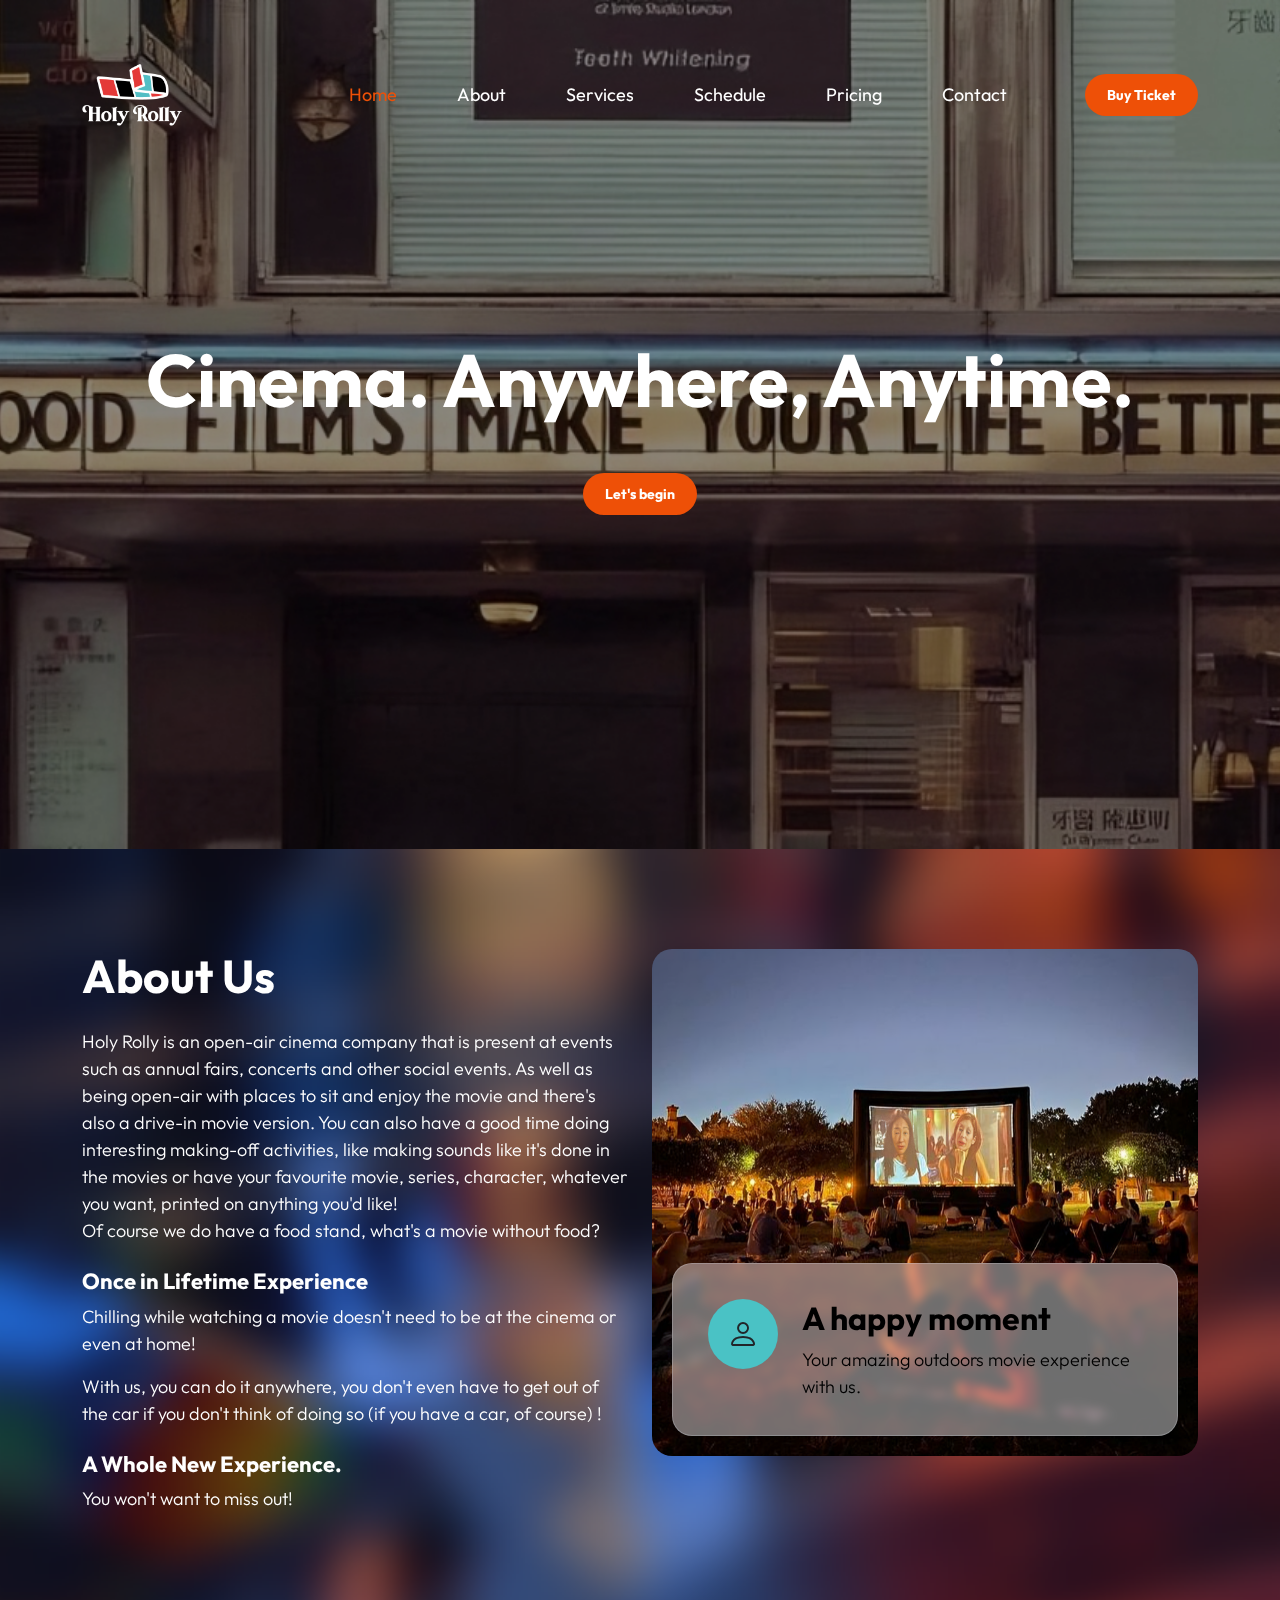
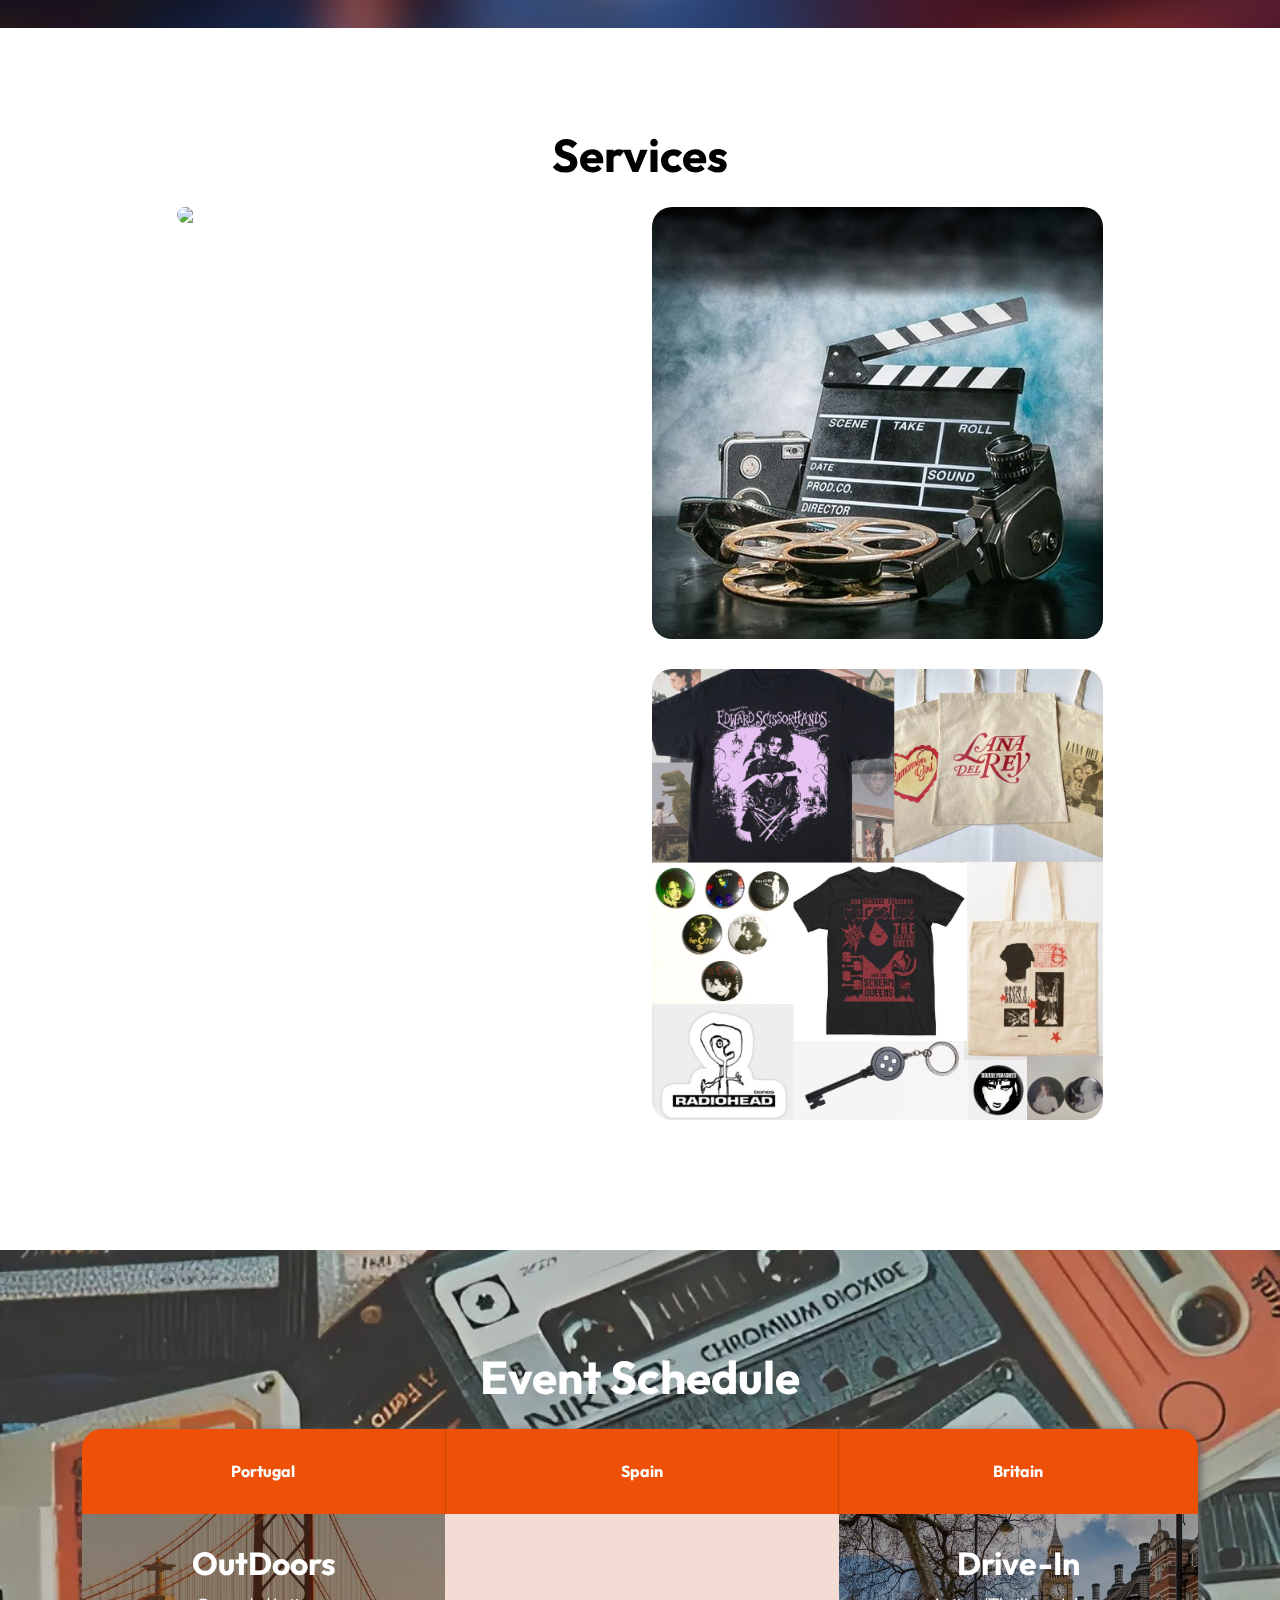
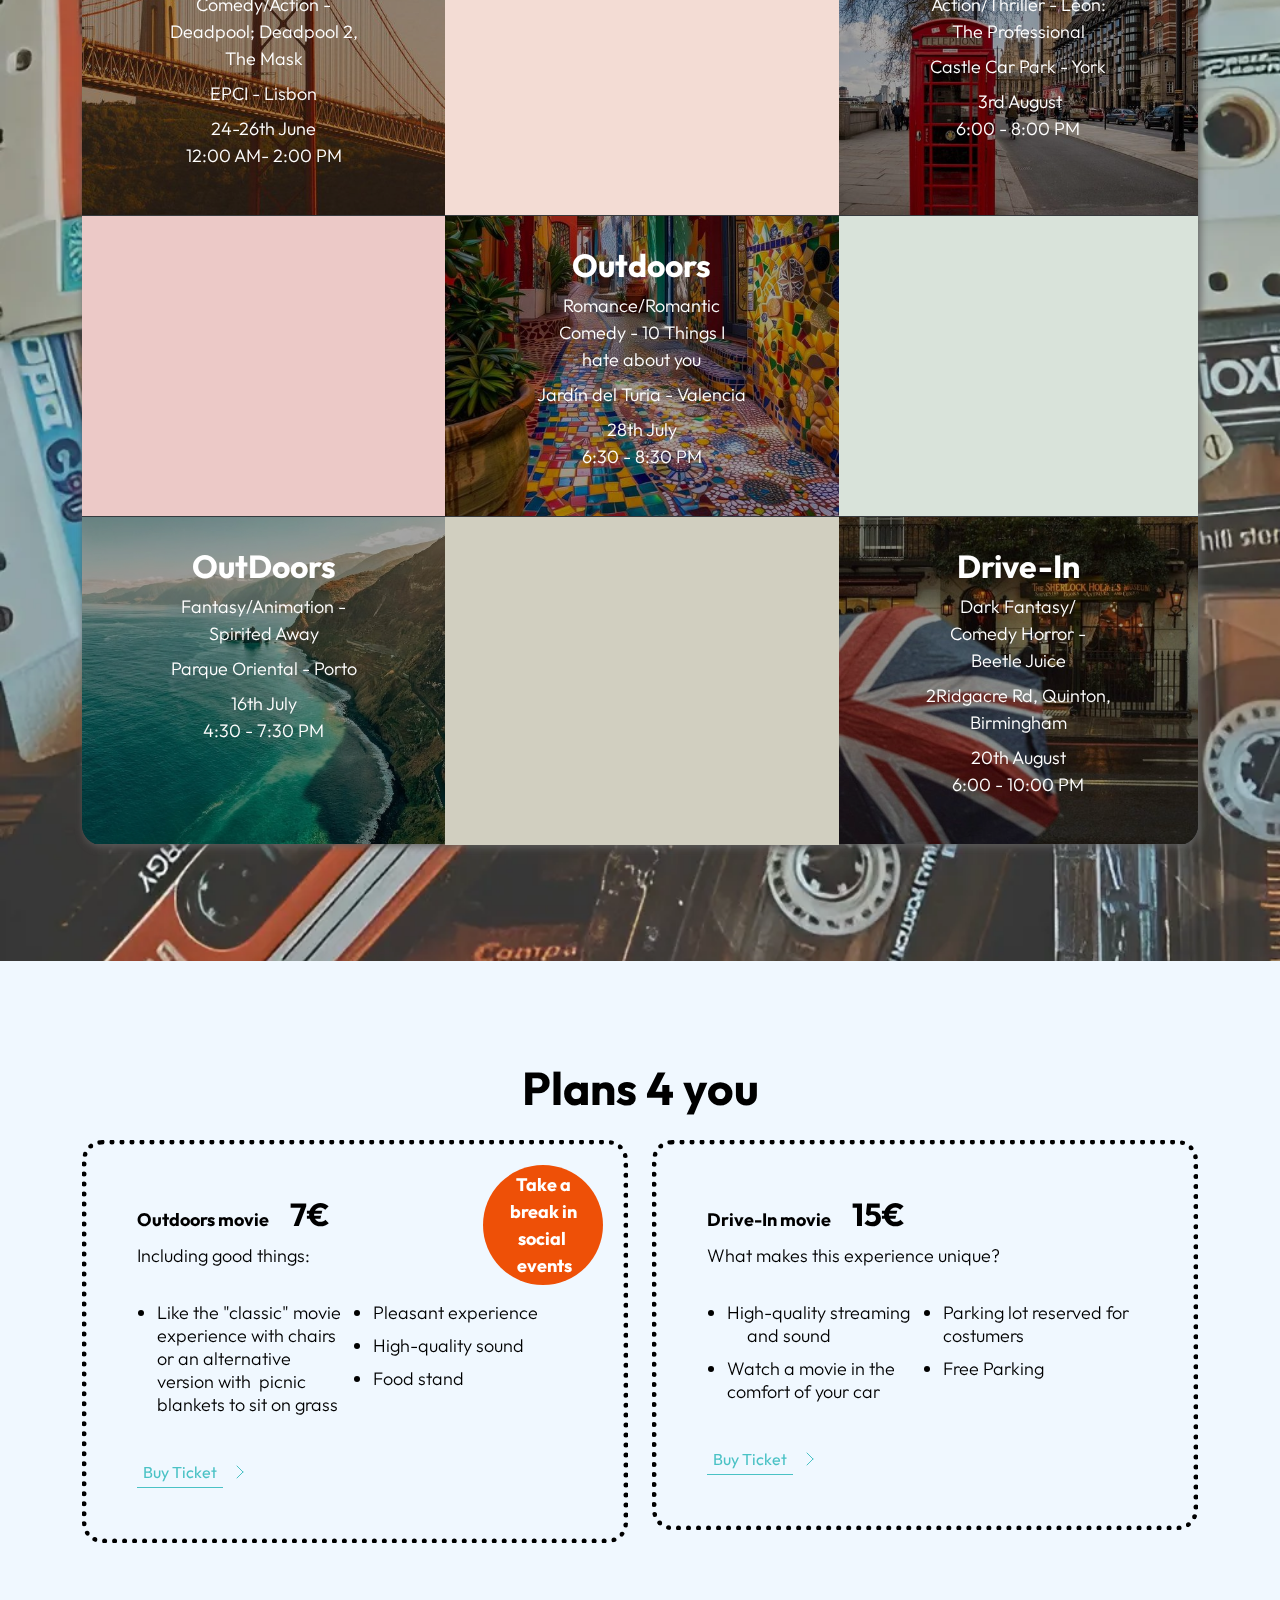
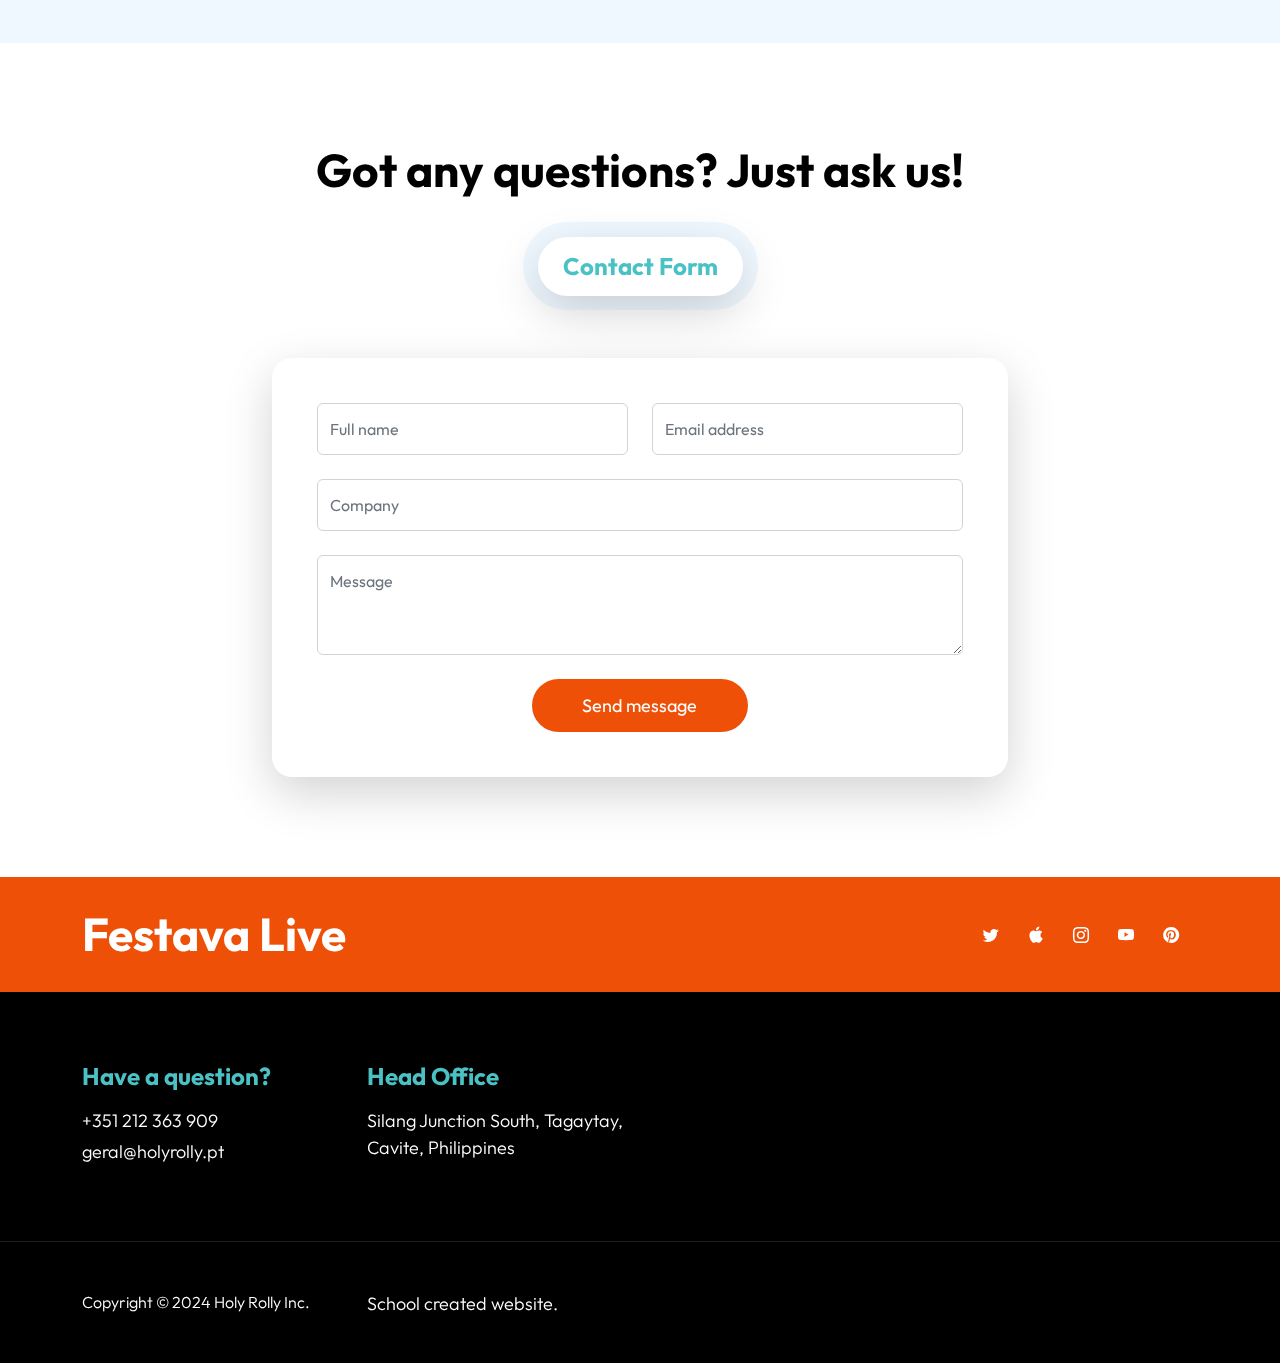
==== index.html @ 25e951fb "Add files via upload" ====
<!doctype html>
<html lang="en">

<head>
    <meta charset="utf-8">
    <meta name="viewport" content="width=device-width, initial-scale=1">

    <meta name="description" content="">
    <meta name="author" content="">

    <title>Holy Rolly - Main page</title>

    <!-- CSS FILES -->
    <link rel="preconnect" href="https://fonts.googleapis.com">

    <link rel="preconnect" href="https://fonts.gstatic.com" crossorigin>

    <link href="https://fonts.googleapis.com/css2?family=Outfit:wght@100;200;400;700&display=swap" rel="stylesheet">

    <link href="css/bootstrap.min.css" rel="stylesheet">

    <link href="css/bootstrap-icons.css" rel="stylesheet">

    <link href="css/templatemo-festava-live.css" rel="stylesheet">

</head>

<body>

    <main>



        <nav class="navbar navbar-expand-lg">
            <div class="container">
                <a class="navbar-brand" href="index.html">
                    <img src="images/holy-rolly-versao-negativa-v2.png" alt="Logo da marca Holy Rolly em negativo" width="100px">
                </a>

                <a href="ticket.html" class="btn custom-btn d-lg-none ms-auto me-4">Buy Ticket</a>

                <button class="navbar-toggler" type="button" data-bs-toggle="collapse" data-bs-target="#navbarNav"
                    aria-controls="navbarNav" aria-expanded="false" aria-label="Toggle navigation">
                    <span class="navbar-toggler-icon"></span>
                </button>

                <div class="collapse navbar-collapse" id="navbarNav">
                    <ul class="navbar-nav align-items-lg-center ms-auto me-lg-5">
                        <li class="nav-item">
                            <a class="nav-link click-scroll" href="#section_1">Home</a>
                        </li>

                        <li class="nav-item">
                            <a class="nav-link click-scroll" href="#section_2">About</a>
                        </li>

                        <li class="nav-item">
                            <a class="nav-link click-scroll" href="#section_3">Services</a>
                        </li>

                        <li class="nav-item">
                            <a class="nav-link click-scroll" href="#section_4">Schedule</a>
                        </li>

                        <li class="nav-item">
                            <a class="nav-link click-scroll" href="#section_5">Pricing</a>
                        </li>

                        <li class="nav-item">
                            <a class="nav-link click-scroll" href="#section_6">Contact</a>
                        </li>
                    </ul>

                    <a href="ticket.html" class="btn custom-btn d-lg-block d-none">Buy Ticket</a>
                </div>
            </div>
        </nav>


        <section class="hero-section" id="section_1">
            <div class="section-overlay"></div>

            <div class="container d-flex justify-content-center align-items-center">
                <div class="row">

                    <div class="col-12 mt-auto mb-5 text-center">
                        

                        <h1 class="text-white mb-5">Cinema. Anywhere, Anytime.</h1>

                        <a class="btn custom-btn smoothscroll btn-lg" href="#section_2">Let's begin</a>
                    </div>

                    <div class="col-lg-12 col-12 mt-auto d-flex flex-column flex-lg-row text-center">
                        
                    </div>
                </div>
            </div>

            <div class="video-wrap">
              <img src="images/good-films-make-your-life-better.png" class="custom-video">  
            </div>
                
        </section>


        <section class="about-section section-padding" id="section_2">
            <div class="container">
                <div class="row">

                    <div class="col-lg-6 col-12 mb-4 mb-lg-0 d-flex align-items-center">
                        <div class="services-info">
                            <h2 class="text-white mb-4">About Us</h2>

                            <p class="text-white">Holy Rolly is an open-air cinema company that is present at events such as annual fairs, concerts and other social events. As well as being open-air with places to sit and enjoy the movie and there's also a drive-in movie version. You can also have a good time doing interesting making-off activities, like making sounds like it's done in the movies or have your favourite movie, series, character, whatever you want, printed on anything you'd like! 
							<br> Of course we do have a food stand, what's a movie without food?&nbsp;&nbsp;</p>

                          <h6 class="text-white mt-4">Once in Lifetime Experience</h6>

                          <p class="text-white">Chilling while watching a movie doesn't need to be at the cinema or even at home!&nbsp;</p>
                            <p class="text-white">With us, you can do it anywhere, you don't even have to get out of the car if you don't think of doing so (if you have a car, of course) ! &nbsp;</p>

							<h6 class="text-white mt-4">A Whole New Experience.</h6>

                            <p class="text-white">You won't want to miss out!</p>
                        </div>
                    </div>

                    <div class="col-lg-6 col-12">
                        <div class="about-text-wrap">
                            <img src="images/outdoors-movie-session-cropped-upgrd.png" class="about-image img-fluid">

                            <div class="about-text-info d-flex">
                                <div class="d-flex">
                                    <i class="about-text-icon bi-person"></i>
                                </div>


                                <div class="ms-4">
                                    <h3>A happy moment</h3>

                                    <p class="mb-0">Your amazing outdoors movie experience with us.</p>
                                </div>
                            </div>
                        </div>
                    </div>

                </div>
            </div>
        </section>


        <section class="artists-section section-padding" id="section_3">
            <div class="container">
                <div class="row justify-content-center">

                    <div class="col-12 text-center">
                        <h2 class="mb-4">Services</h2>
                    </div>

                    <div class="col-lg-5 col-12">
                        <div class="artists-thumb">
                            <div class="artists-image-wrap">
                                <img src="images/fast-food-cinema-upgrd.png"
                                    class="artists-image img-fluid">
                            </div>

                            <div class="artists-hover">
                                <p>
                                    <strong>Holy Foody</strong>
                                   <br>
                                    Food service: traditional food, 
									snacks (popcorn, natchos, 
									chocolates, among others) and 
									various drinks.</p>

                          </div>
                        </div>
                    </div>

                    <div class="col-lg-5 col-12">
                        <div class="artists-thumb">
                            <div class="artists-image-wrap">
                                <img src="images/cool-cinema-making-off-picture-with-smoke-black.png"
                                    class="artists-image img-fluid">
                            </div>

                            <div class="artists-hover">
                                <p>
                                    <strong>Holy How</strong>
                                   <br>
									Making-Off Service: see the films
									behind the scenes, how everything 
									is made and planned: from visuals 
									to sounds and scenes; activities 
									about Making-Off.</p>

                            </div>
                        </div>

                        <div class="artists-thumb">
                            <img src="images/colagem-merch-upgrd.png"
                                class="artists-image img-fluid">

                            <div class="artists-hover">
                              <p> <strong>Holy Merch</strong> <br>
                                  Merchandising service: print your 
								  favorite movies / series on various 
								  objects: from T-shirts, to pins, 
								  cups, pens, and more!<br>
								  Install the app so that you can 
								  do it online!<br>
                                  <a href="www.google.com">App's Link </a></p>
                            </div>
                        </div>
                    </div>

                </div>
            </div>
        </section>


        <section class="schedule-section section-padding" id="section_4">
            <div class="container">
                <div class="row">

                    <div class="col-12 text-center">
                        <h2 class="text-white mb-4">Event Schedule</h1>

                            <div class="table-responsive">
                                <table class="schedule-table table table-dark">
                                    <thead>
                                        <tr>

                                            <th scope="col">Portugal</th>

                                            <th scope="col">Spain</th>

                                            <th scope="col">Britain</th>

                                        </tr>
                                    </thead>

                                    <tbody>
                                        <tr>
                                            
                                            <td class="table-background-image-wrap portugal-background-image">
                                                <h3>OutDoors</h3>

                                                <p class="mb-2">Comedy/Action - <br>
                                                 Deadpool; Deadpool 2, <br> The Mask </p>
												<p class="mb-2"> EPCI - Lisbon</p>

                                                <p>24-26th June <br>
                                                12:00 AM- 2:00 PM</p>

                                                <div class="section-overlay"></div>
                                          </td>

                                            <td style="background-color: #F3DCD4"></td>

                                            <td class="table-background-image-wrap britain-background-image">
                                                <h3>Drive-In</h3>

											  <p class="mb-2"> Action/Thriller - Léon: <br> The Professional </p>
												<p class="mb-2"> Castle Car Park - York</p>

                                                <p>&nbsp;3rd August <br> 6:00 - 8:00 PM</p>

                                                <div class="section-overlay"></div>
                                            </td>
                                        </tr>

                                        <tr>

                                            <td style="background-color: #ECC9C7"></td>

                                            <td class="table-background-image-wrap spain-background-image">
                                                <h3>Outdoors</h3>

                                                <p class="mb-2">Romance/Romantic <br>
                                              Comedy - 10 Things I <br>
                                               hate about you </p>
											  <p class="mb-2"> Jardín del Turia - Valencia</p>

                                                <p>28th July <br>
                                                 6:30 - 8:30 PM</p>
												
												<div class="section-overlay"></div>
                                            </td>

                                            <td style="background-color: #D9E3DA"></td>
                                        </tr>

                                        <tr>

                                            <td class="table-background-image-wrap portugal2-background-image">
                                                <h3>OutDoors</h3>

                                                <p class="mb-2">Fantasy/Animation - <br> Spirited Away</p>
												<p class="mb-2"> Parque Oriental - Porto</p>

                                                <p>16th July <br> 4:30 - 7:30 PM</p>

                                                <div class="section-overlay"></div>
                                            </td>

                                            <td style="background-color: #D1CFC0"></td>

                                            <td class="table-background-image-wrap britain2-background-image">
                                                <h3>Drive-In</h3>

                                                <p class="mb-2">Dark Fantasy/<br>Comedy Horror - <br>Beetle Juice</p>
												<p class="mb-2"> 2Ridgacre Rd, Quinton, <br> Birmingham</p>
                                              <p>20th August <br> 
                                              6:00 - 10:00 PM</p>
												
												<div class="section-overlay"></div>
                                            </td>
                                        </tr>
                                    </tbody>
                                </table>
                            </div>
                    </div>
                </div>
            </div>
        </section>


        <section class="pricing-section section-padding section-bg" id="section_5">
            <div class="container">
                <div class="row">

                    <div class="col-lg-8 col-12 mx-auto">
                        <h2 class="text-center mb-4">Plans 4 you</h2>
                    </div>

                    <div class="col-lg-6 col-12">
                        <div class="pricing-thumb">
                          <div class="d-flex">
                            <div>
                                    <h3><small>Outdoors movie</small> 7€</h3>

                                    <p>Including good things:</p>
                              </div>
								
                                <p class="pricing-tag ms-auto">&nbsp;&nbsp;&nbsp;Take a &nbsp;&nbsp; break in &nbsp;&nbsp;social &nbsp;&nbsp; &nbsp;events</p>
                            </div>

                            <ul class="pricing-list mt-3">
                                <li class="pricing-list-item">Like the "classic" movie experience with chairs or an alternative version with&nbsp; picnic blankets to sit on grass&nbsp;</li>

                                <li class="pricing-list-item">Pleasant experience</li>

                                <li class="pricing-list-item">High-quality sound</li>

                                <li class="pricing-list-item">Food stand</li>
                            </ul>

                            <a class="link-fx-1 color-contrast-higher mt-4" href="ticket.html">
                                <span>Buy Ticket</span>
                                <svg class="icon" viewBox="0 0 32 32" aria-hidden="true">
                                    <g fill="none" stroke="currentColor" stroke-linecap="round" stroke-linejoin="round">
                                        <circle cx="16" cy="16" r="15.5"></circle>
                                        <line x1="10" y1="18" x2="16" y2="12"></line>
                                        <line x1="16" y1="12" x2="22" y2="18"></line>
                                    </g>
                            </svg>
                          </a>
                        </div>
                    </div>

                    <div class="col-lg-6 col-12 mt-4 mt-lg-0">
                        <div class="pricing-thumb">
                          <div class="d-flex">
                                <div>
                                    <h3><small>Drive-In movie</small> 15€</h3>

                                    <p>What makes this experience unique?</p>
                              </div>
                            </div>

                            <ul class="pricing-list mt-3">
                                <li class="pricing-list-item">High-quality streaming &nbsp;&nbsp; &nbsp; and sound</li>

                                

                                <li class="pricing-list-item">Watch a movie in the &nbsp; &nbsp; comfort of your car</li>

                                <li class="pricing-list-item">Parking lot reserved for costumers</li>

                                <li class="pricing-list-item">Free Parking&nbsp;</li>
                            </ul>

                            <a class="link-fx-1 color-contrast-higher mt-4" href="ticket.html">
                                <span>Buy Ticket</span>
                                <svg class="icon" viewBox="0 0 32 32" aria-hidden="true">
                                    <g fill="none" stroke="currentColor" stroke-linecap="round" stroke-linejoin="round">
                                        <circle cx="16" cy="16" r="15.5"></circle>
                                        <line x1="10" y1="18" x2="16" y2="12"></line>
                                        <line x1="16" y1="12" x2="22" y2="18"></line>
                                    </g>
                            </svg>
                          </a>
                        </div>
                    </div>

                </div>
            </div>
        </section>


        <section class="contact-section section-padding" id="section_6">
            <div class="container">
                <div class="row">

                    <div class="col-lg-8 col-12 mx-auto">
                        <h2 class="text-center mb-4">Got any questions? Just ask us!</h2>

                        <nav class="d-flex justify-content-center">
                            <div class="nav nav-tabs align-items-baseline justify-content-center" id="nav-tab"
                                role="tablist">
                                <button class="nav-link active" id="nav-ContactForm-tab" data-bs-toggle="tab"
                                    data-bs-target="#nav-ContactForm" type="button" role="tab"
                                    aria-controls="nav-ContactForm" aria-selected="false">
                                    <h5>Contact Form</h5>
                                </button>

                            </div>
                        </nav>

                        <div class="tab-content shadow-lg mt-5" id="nav-tabContent">
                            <div class="tab-pane fade show active" id="nav-ContactForm" role="tabpanel"
                                aria-labelledby="nav-ContactForm-tab">
                                <form class="custom-form contact-form mb-5 mb-lg-0" action="#" method="post"
                                    role="form">
                                    <div class="contact-form-body">
                                        <div class="row">
                                            <div class="col-lg-6 col-md-6 col-12">
                                                <input type="text" name="contact-name" id="contact-name"
                                                    class="form-control" placeholder="Full name" required>
                                            </div>

                                            <div class="col-lg-6 col-md-6 col-12">
                                                <input type="email" name="contact-email" id="contact-email"
                                                    pattern="[^ @]*@[^ @]*" class="form-control"
                                                    placeholder="Email address" required>
                                            </div>
                                        </div>

                                        <input type="text" name="contact-company" id="contact-company"
                                            class="form-control" placeholder="Company" required>

                                        <textarea name="contact-message" rows="3" class="form-control"
                                            id="contact-message" placeholder="Message"></textarea>

                                        <div class="col-lg-4 col-md-10 col-8 mx-auto">
                                            <button type="submit" class="form-control">Send message</button>
                                        </div>
                                    </div>
                                </form>
                            </div>

                            <div class="tab-pane fade" id="nav-ContactMap" role="tabpanel"
                                aria-labelledby="nav-ContactMap-tab">
                                <iframe class="google-map"
                                    src="https://www.google.com/maps/embed?pb=!1m18!1m12!1m3!1d29974.469402870927!2d120.94861466021855!3d14.106066818082482!2m3!1f0!2f0!3f0!3m2!1i1024!2i768!4f13.1!3m3!1m2!1s0x33bd777b1ab54c8f%3A0x6ecc514451ce2be8!2sTagaytay%2C%20Cavite%2C%20Philippines!5e1!3m2!1sen!2smy!4v1670344209509!5m2!1sen!2smy"
                                    width="100%" height="450" style="border:0;" allowfullscreen="" loading="lazy"
                                    referrerpolicy="no-referrer-when-downgrade"></iframe>
                                <!-- You can easily copy the embed code from Google Maps -> Share -> Embed a map // -->
                            </div>
                        </div>
                    </div>

                </div>
            </div>
        </section>
    </main>


    <footer class="site-footer">
        <div class="site-footer-top">
            <div class="container">
                <div class="row">

                    <div class="col-lg-6 col-12">
                        <h2 class="text-white mb-lg-0">Festava Live</h2>
                    </div>

                    <div class="col-lg-6 col-12 d-flex justify-content-lg-end align-items-center">
                        <ul class="social-icon d-flex justify-content-lg-end">
                            <li class="social-icon-item">
                                <a href="#" class="social-icon-link">
                                    <span class="bi-twitter"></span>
                                </a>
                            </li>

                            <li class="social-icon-item">
                                <a href="#" class="social-icon-link">
                                    <span class="bi-apple"></span>
                                </a>
                            </li>

                            <li class="social-icon-item">
                                <a href="#" class="social-icon-link">
                                    <span class="bi-instagram"></span>
                                </a>
                            </li>

                            <li class="social-icon-item">
                                <a href="#" class="social-icon-link">
                                    <span class="bi-youtube"></span>
                                </a>
                            </li>

                            <li class="social-icon-item">
                                <a href="#" class="social-icon-link">
                                    <span class="bi-pinterest"></span>
                                </a>
                            </li>
                        </ul>
                    </div>
                </div>
            </div>
        </div>

        <div class="container">
            <div class="row">

                <div class="col-lg-3 col-md-6 col-12 mb-4 mb-lg-0">
                    <h5 class="site-footer-title mb-3">Have a question?</h5>

                    <p class="text-white d-flex mb-1">
                        <a href="tel: 090-080-0760" class="site-footer-link">
                            +351 212 363 909
                        </a>
                    </p>

                    <p class="text-white d-flex">
                        <a href="mailto:hello@company.com" class="site-footer-link">
                            geral@holyrolly.pt
                        </a>
                    </p>
                </div>

                <div class="col-lg-3 col-md-6 col-11 mb-4 mb-lg-0 mb-md-0">
                    <h5 class="site-footer-title mb-3">Head Office</h5>

                    <p class="text-white d-flex mt-3 mb-2">
                        Silang Junction South, Tagaytay, Cavite, Philippines</p>

                </div>
            </div>
        </div>

        <div class="site-footer-bottom">
            <div class="container">
                <div class="row">

                    <div class="col-lg-3 col-12 mt-5">
                        <p class="copyright-text">Copyright © 2024 Holy Rolly Inc.</p>
                    </div>

                    <div class="col-lg-8 col-12 mt-lg-5">
                        <ul class="site-footer-links">
                            <li class="site-footer-link-item">
                                <a href="#" class="site-footer-link">School created website.</a>
                            </li>

                      </ul>
                    </div>
                </div>
            </div>
        </div>
    </footer>

    <!--

T e m p l a t e M o

-->

    <!-- JAVASCRIPT FILES -->
    <script src="js/jquery.min.js"></script>
    <script src="js/bootstrap.min.js"></script>
    <script src="js/jquery.sticky.js"></script>
    <script src="js/click-scroll.js"></script>
    <script src="js/custom.js"></script>

</body>

</html>
---- css/templatemo-festava-live.css ----
/*

TemplateMo 583 Festava Live

https://templatemo.com/tm-583-festava-live

*/


/*---------------------------------------
  CUSTOM PROPERTIES ( VARIABLES )             
-----------------------------------------*/
:root {
  --white-color:                  #ffffff;
  --primary-color:                #4AC2C5;
  --secondary-color:              #EE5007;
  --section-bg-color:             #f0f8ff;
  --custom-btn-bg-color:          #EE5007;
  --custom-btn-bg-hover-color:    #c01f27;
  --dark-color:                   #000000;
  --p-color:                      #000000;
  --border-color:                 #7fffd4;
  --link-hover-color:             #B22727;

  --body-font-family:             'Outfit', sans-serif;

  --h1-font-size:                 74px;
  --h2-font-size:                 46px;
  --h3-font-size:                 32px;
  --h4-font-size:                 28px;
  --h5-font-size:                 24px;
  --h6-font-size:                 22px;
  --p-font-size:                  18px;
  --btn-font-size:                14px;
  --copyright-font-size:          16px;

  --border-radius-large:          100px;
  --border-radius-medium:         20px;
  --border-radius-small:          10px;

  --font-weight-light:            300;
  --font-weight-normal:           400;
  --font-weight-bold:             700;
}

body {
  background-color: var(--white-color);
  font-family: var(--body-font-family); 
}


/*---------------------------------------
  TYPOGRAPHY               
-----------------------------------------*/

h2,
h3,
h4,
h5,
h6 {
  color: var(--dark-color);
}

h1,
h2,
h3,
h4,
h5,
h6 {
  font-weight: var(--font-weight-bold);
}

h1 {
  font-size: var(--h1-font-size);
}

h2 {
  font-size: var(--h2-font-size);
}

h3 {
  font-size: var(--h3-font-size);
}

h4 {
  font-size: var(--h4-font-size);
}

h5 {
  font-size: var(--h5-font-size);
}

h6 {
  font-size: var(--h6-font-size);
}

p {
  color: var(--p-color);
  font-size: var(--p-font-size);
  font-weight: var(--font-weight-light);
}

ul li {
  color: var(--p-color);
  font-size: var(--p-font-size);
  font-weight: var(--font-weight-light);
}

a, 
button {
  touch-action: manipulation;
  transition: all 0.3s;
}

a {
  display: inline-block;
  color: var(--primary-color);
  text-decoration: none;
}

a:hover {
  color: var(--link-hover-color);
}

b,
strong {
  font-weight: var(--font-weight-bold);
}

.link-fx-1 {
  color: var(--white-color);
  position: relative;
  display: inline-flex;
  align-items: center;
  height: 32px;
  padding: 0 6px;
  text-decoration: none;
  -webkit-font-smoothing: antialiased;
  -moz-osx-font-smoothing: grayscale;
}

.link-fx-1:hover {
  color: var(--link-hover-color);
}

.link-fx-1:hover::before {
  transform: translateX(17px) scaleX(0);
  transition: transform .2s;
}

.link-fx-1:hover .icon circle {
  stroke-dashoffset: 200;
  transition: stroke-dashoffset .2s .1s;
}

.link-fx-1:hover .icon line {
  transform: rotate(-180deg);
}

.link-fx-1:hover .icon line:last-child {
  transform: rotate(180deg);
}

.link-fx-1::before {
  content: "";
  position: absolute;
  bottom: 0;
  left: 0;
  width: 100%;
  height: 1px;
  background-color: currentColor;
  transform-origin: right center;
  transition: transform .2s .1s;
}

.link-fx-1 .icon {
  position: absolute;
  right: 0;
  bottom: 0;
  transform: translateX(100%) rotate(90deg);
  font-size: 32px;
}

.icon {
  --size: 1em;
  height: var(--size);
  width: var(--size);
  display: inline-block;
  color: inherit;
  fill: currentColor;
  line-height: 1;
  flex-shrink: 0;
  max-width: initial;
}

.link-fx-1 .icon circle {
  stroke-dasharray: 100;
  stroke-dashoffset: 100;
  transition: stroke-dashoffset .2s;
}

.link-fx-1 .icon line {
  transition: transform .4s;
  transform-origin: 13px 15px;
}

.link-fx-1 .icon line:last-child {
  transform-origin: 19px 15px;
}


/*---------------------------------------
  SECTION               
-----------------------------------------*/
.section-padding {
  padding-top: 100px;
  padding-bottom: 100px;
}

.section-bg {
  background-color: var(--section-bg-color);
}

.section-overlay {
  background-color: var(--dark-color);
  position: absolute;
  top: 0;
  left: 0;
  pointer-events: none;
  width: 100%;
  height: 100%;
  opacity: 0.35;
}

.section-overlay + .container {
  position: relative;
}

.tab-content {
  background-color: var(--white-color);
  border-radius: var(--border-radius-medium);
  padding: 45px;
}

.nav-tabs {
  background-color: var(--section-bg-color);
  border-radius: var(--border-radius-large);
  border-bottom: 0;
  padding: 15px;
}

.nav-tabs .nav-link {
  border-radius: var(--border-radius-large);
  border: 0;
  padding: 15px 25px;
  transition: all 0.3s;
  
}

.nav-tabs .nav-link:first-child {
  margin-right: 0px;
}

.nav-tabs .nav-item.show .nav-link, 
.nav-tabs .nav-link.active,
.nav-tabs .nav-link:focus, 
.nav-tabs .nav-link:hover {
  background: var(--white-color);
  box-shadow: 0 1rem 3rem rgba(0,0,0,.175);
  color: var(--primary-color);
}

.nav-tabs h5 {
  color: var(--p-color); 
  margin-bottom: 0;
}

.nav-tabs .nav-link.active h5,
.nav-tabs .nav-link:focus h5, 
.nav-tabs .nav-link:hover h5 {
  color: var(--primary-color);
}


/*---------------------------------------
  CUSTOM ICON COLOR               
-----------------------------------------*/
.custom-icon {
  color: var(--secondary-color);
}


/*---------------------------------------
  CUSTOM BUTTON               
-----------------------------------------*/
.custom-btn {
  background: var(--custom-btn-bg-color);
  border: 2px solid transparent;
  border-radius: var(--border-radius-large);
  color: var(--white-color);
  font-size: var(--btn-font-size);
  font-weight: var(--font-weight-bold);
  line-height: normal;
  transition: all 0.3s;
  padding: 10px 20px;
}

.custom-btn:hover {
  background: var(--custom-btn-bg-hover-color);
  color: var(--white-color);
}

.custom-border-btn {
  background: transparent;
  border: 2px solid var(--custom-btn-bg-color);
  color: var(--custom-btn-bg-color);
}

.navbar-expand-lg .navbar-nav .nav-link.custom-btn:hover,
.custom-border-btn:hover {
  background: var(--custom-btn-bg-hover-color);
  border-color: transparent;
  color: var(--white-color);
}

.custom-btn-bg-white {
  border-color: var(--white-color);
  color: var(--white-color);
}


/*---------------------------------------
  VIDEO              
-----------------------------------------*/
.video-wrap {
  z-index: -100;
}

.custom-video {
  position: absolute;
  top: 0;
  left: 0;
  object-fit: cover;
  width: 100%;
  height: 100%;
}


/*---------------------------------------
  SITE HEADER              
-----------------------------------------*/
.site-header {
  background-color: var(--primary-color);
  padding-top: 12px;
  padding-bottom: 12px;
}


/*---------------------------------------
  NAVIGATION              
-----------------------------------------*/
.sticky-wrapper {
  position: absolute;
  top: 0;
  right: 0;
  left: 0;
  margin-top: 51px;
}

.sticky-wrapper.is-sticky .navbar {
  background-color: var(--dark-color);
}

.navbar {
  background: transparent;
  z-index: 9;
}

.navbar-brand,
.navbar-brand:hover {
  color: var(--white-color);
  font-size: var(--h5-font-size);
  font-weight: var(--font-weight-bold);
}

.navbar-expand-lg .navbar-nav .nav-link {
  border-radius: var(--border-radius-large);
  margin: 10px;
  padding: 10px 20px;
}

.navbar-nav .nav-link {
  display: inline-block;
  color: var(--white-color);
  font-size: var(--p-font-size);
  font-weight: var(--font-weight-normal);
  position: relative;
  padding-top: 15px;
  padding-bottom: 15px;
}

.navbar-nav .nav-link.active, 
.navbar-nav .nav-link:hover {
  color: var(--secondary-color);
}

.navbar-toggler {
  border: 0;
  padding: 0;
  cursor: pointer;
  margin: 0;
  width: 30px;
  height: 35px;
  outline: none;
}

.navbar-toggler:focus {
  outline: none;
  box-shadow: none;
}

.navbar-toggler[aria-expanded="true"] .navbar-toggler-icon {
  background: transparent;
}

.navbar-toggler[aria-expanded="true"] .navbar-toggler-icon:before,
.navbar-toggler[aria-expanded="true"] .navbar-toggler-icon:after {
  transition: top 300ms 50ms ease, -webkit-transform 300ms 350ms ease;
  transition: top 300ms 50ms ease, transform 300ms 350ms ease;
  transition: top 300ms 50ms ease, transform 300ms 350ms ease, -webkit-transform 300ms 350ms ease;
  top: 0;
}

.navbar-toggler[aria-expanded="true"] .navbar-toggler-icon:before {
  transform: rotate(45deg);
}

.navbar-toggler[aria-expanded="true"] .navbar-toggler-icon:after {
  transform: rotate(-45deg);
}

.navbar-toggler .navbar-toggler-icon {
  background: var(--white-color);
  transition: background 10ms 300ms ease;
  display: block;
  width: 30px;
  height: 2px;
  position: relative;
}

.navbar-toggler .navbar-toggler-icon:before,
.navbar-toggler .navbar-toggler-icon:after {
  transition: top 300ms 350ms ease, -webkit-transform 300ms 50ms ease;
  transition: top 300ms 350ms ease, transform 300ms 50ms ease;
  transition: top 300ms 350ms ease, transform 300ms 50ms ease, -webkit-transform 300ms 50ms ease;
  position: absolute;
  right: 0;
  left: 0;
  background: var(--white-color);
  width: 30px;
  height: 2px;
  content: '';
}

.navbar-toggler .navbar-toggler-icon::before {
  top: -8px;
}

.navbar-toggler .navbar-toggler-icon::after {
  top: 8px;
}


/*---------------------------------------
  HERO        
-----------------------------------------*/
.hero-section {
  position: relative;
  overflow: hidden;
  padding-top: 100px;
  height: calc(100vh - 51px);
}

.hero-section small {
  color: var(--white-color);
  text-transform: uppercase;
}

.hero-section .section-overlay {
  z-index: 2;
  opacity: 0.45;
}

.hero-section .container {
  position: relative;
  z-index: 2;
  height: 100%;
  padding-bottom: 50px;
}

.hero-section .container .row {
  height: 100%;
}


/*---------------------------------------
  ABOUT              
-----------------------------------------*/
.about-section {
  background-image: url('../images/aesthetic zebra crossing car with rain and pretty colored lights.png');
  background-color: #704010;
  background-repeat: no-repeat;
  background-size: cover;
  position: relative;
}

.about-image {
  border-radius: var(--border-radius-medium);
  display: block;
}

.about-text-wrap {
  position: relative;
}

.about-text-icon {
  background: var(--primary-color);
  border-radius: 100%;
  font-size: var(--h3-font-size);
  width: 70px;
  height: 70px;
  line-height: 70px;
  text-align: center;
}

.about-text-info {
  backdrop-filter: blur(5px) saturate(180%);
  webkit-backdrop-filter: blur(5px) saturate(180%);
  background-color: rgba(220, 220, 220, 0.50);
  border-radius: var(--border-radius-medium);
  border: 1px solid rgba(209, 213, 219, 0.3);
  position: absolute;
  bottom: 0;
  right: 0;
  left: 0;
  margin: 20px;
  padding: 35px;
}


/*---------------------------------------
  TICKET               
-----------------------------------------*/
.ticket-section {
  background-image: url('../images/aesthetic colorful cassettes blurred.png');
  background-repeat: no-repeat;
  background-size: cover;
  position: relative;
  padding-top: 130px;
}

.ticket-form {
  background: var(--white-color);
  border-radius: var(--border-radius-medium);
  padding: 50px;
}

.ticket-form .form-check {
  position: relative;
  min-height: 52px;
  padding-left: 35px;
}

.ticket-form .form-check .form-check-label {
  display: block;
  position: absolute;
  top: 50%;
  left: 50%;
  transform: translate(-50%, -50%);
  margin-top: 12px;
  margin-left: 35px;
  width: 100%;
  height: 100%;
}


/*---------------------------------------
  ARTISTS              
-----------------------------------------*/
.artists-thumb {
  position: relative;
  overflow: hidden;
  margin-bottom: 30px;
}

.artists-image {
  border-radius: var(--border-radius-medium);
  display: block;
  width: 100%;
}

.artists-thumb:hover .artists-hover {
  transform: translateY(0);
  opacity: 1;
}

.artists-hover {
  background-color: var(--primary-color);
  background-color: rgba(74, 194, 197, 0.75);
  border-radius: var(--border-radius-medium);
  backdrop-filter: blur(5px) saturate(180%);
  -webkit-backdrop-filter: blur(5px) saturate(180%);
  margin: 20px;
  padding: 35px;
  transition: all 0.5s ease;
  transform: translateY(100%);
  position: absolute;
  bottom: 0;
  right: 0;
  left: 0;
  opacity: 0;
}

.artists-hover p strong {
  color: var(--white-color);
  display: inline-block;
  min-width: 180px;
  margin-right: 20px;
}

.artists-hover p a {
  color: var(--secondary-color);
}

.artists-hover p a:hover {
  color: var(--white-color);
}

.artists-hover hr {
  margin: 1.5rem 0;
}


/*---------------------------------------
  SCHEDULE              
-----------------------------------------*/
.schedule-section {
  background-image: url('../images/cassette-aesthetic-pic-upgrd.jpeg');
  background-color: #242424;
  background-repeat: no-repeat;
  background-position: center;
  background-size: cover;
}
.table-responsive {
	filter: drop-shadow(2px 2px 4px #606060);
}

.schedule-table {
  border-radius: var(--border-radius-medium);
  position: relative;
  overflow: hidden;
}

.schedule-table .bg-warning {
  background: #f0a5a5 !important;
}

.schedule-table thead th {
  background-color: var(--secondary-color);
}

.schedule-table th,
.schedule-table tr,
.schedule-table td {
  border-bottom-color: #363a3e;
  padding: 30px;
}

.schedule-table tr:last-child th,
.schedule-table tr:last-child td {
  border-bottom-color: transparent;
}

.schedule-table thead th {
  border-right: 1px solid #c7460a;
  border-bottom-color: transparent;
}

.schedule-table th + td {
  border-bottom: 0;
}

.schedule-table thead th:last-child {
  border-right-color: transparent;
}

.schedule-table .portugal-background-image {
  background-image: url('../images/25th-april-bridge-lisbon-portugal.jpg');
}

.schedule-table .britain-background-image {
  background-image: url('../images/britain-aesthetic-pic.jpg');
}

.schedule-table .portugal2-background-image {
  background-image: url('../images/madeira-portugal-aesthetic-pic-upgrd.png');
}

.schedule-table .spain-background-image {
  background-image: url('../images/spain-aesthetic-pic.jpg');
}

.schedule-table .britain2-background-image {
  background-image: url('../images/aesthetic-britain-pic-2.jpg');
}

.table-background-image-wrap {
  background-repeat: no-repeat;
  background-position: left;
  background-size: cover;
  box-shadow: none;
  position: relative;
}

.schedule-table h3,
.schedule-table p {
  color: var(--white-color);
  position: relative;
  z-index: 2;
}


/*---------------------------------------
  PRICING              
-----------------------------------------*/
.pricing-thumb {
  border: 5px dotted var(--dark-color);
  border-radius: var(--border-radius-medium);
  position: relative;
  padding: 50px;
}

.pricing-thumb h3 small {
  display: inline-block;
  font-size: var(--p-font-size);
  margin-right: 15px;
}

.pricing-list {
  column-count: 2;
  padding-left: 20px;
}

.pricing-list-item {
  line-height: normal;
  margin-right: 10px;
  margin-bottom: 10px;
}

.pricing-tag {
  background-color: var(--secondary-color);
  border-radius: var(--border-radius-large);
  color: var(--white-color);
  font-weight: var(--font-weight-bold);
  text-align: center;
  display: flex;
  flex-direction: column;
  justify-content: center;
  align-items: center;
  width: 120px;
  height: 120px;
  position: absolute;
  top: 0;
  right: 0;
  margin: 20px;
}

.pricing-tag span {
  font-size: 180%;
  line-height: normal;
}

.pricing-thumb .link-fx-1 {
  color: var(--primary-color);
}

.pricing-thumb .link-fx-1:hover {
  color: var(--link-hover-color);
}


/*---------------------------------------
  CONTACT               
-----------------------------------------*/
.google-map {
  border-radius: var(--border-radius-medium);
}


/*---------------------------------------
  CUSTOM FORM               
-----------------------------------------*/
.custom-form .form-control {
  color: var(--p-color);
  margin-bottom: 24px;
  padding-top: 13px;
  padding-bottom: 13px;
  outline: none;
}

.custom-form button[type="submit"] {
  background: var(--custom-btn-bg-color);
  border: none;
  border-radius: var(--border-radius-large);
  color: var(--white-color);
  font-size: var(--p-font-size);
  font-weight: var(--font-weight-medium);
  transition: all 0.3s;
  margin-bottom: 0;
}

.custom-form button[type="submit"]:hover,
.custom-form button[type="submit"]:focus {
  background: var(--custom-btn-bg-hover-color);
  border-color: transparent;
}


/*---------------------------------------
  SITE FOOTER              
-----------------------------------------*/
.site-footer {
  background-color: var(--dark-color);
  position: relative;
  overflow: hidden;
  padding-bottom: 30px;
}

.site-footer-top {
  background-color: var(--secondary-color);
  background-image: url('../images/nainoa-shizuru-NcdG9mK3PBY-unsplash.jpg');
  background-repeat: no-repeat;
  margin-bottom: 70px;
  padding-top: 30px;
  padding-bottom: 30px;
}

.site-footer-bottom {
  border-top: 1px solid #1f1c1c;
  margin-top: 60px;
}

.site-footer-title {
  color: var(--primary-color); 
}

.site-footer-link,
.copyright-text {
  color: var(--white-color);
}

.site-footer-links {
  padding-left: 0;
}

.site-footer-link-item {
  list-style: none;
  display: inline-block;
  margin-right: 15px;
}

.copyright-text {
  font-size: var(--copyright-font-size);
}


/*---------------------------------------
  SOCIAL ICON               
-----------------------------------------*/
.social-icon {
  margin: 0;
  padding: 0;
}

.social-icon-item {
  list-style: none;
  display: inline-block;
  vertical-align: top;
}

.social-icon-link {
  background: var(--secondary-color);
  border-radius: var(--border-radius-large);
  color: var(--white-color);
  font-size: var(--copyright-font-size);
  display: block;
  margin-right: 10px;
  text-align: center;
  width: 35px;
  height: 35px;
  line-height: 36px;
  transition: background 0.2s, color 0.2s;
}

.social-icon-link:hover {
  background: var(--primary-color);
  color: var(--white-color);
}

.social-icon-link span {
  display: block;
}

.social-icon-link span:hover::before{
  animation: spinAround 2s linear infinite;
}

@keyframes spinAround {
  from {
    transform: rotate(0deg)
  }
  to {
    transform: rotate(360deg);
  }
}


/*---------------------------------------
  RESPONSIVE STYLES               
-----------------------------------------*/
@media screen and (max-width: 991px) {
  h1 {
    font-size: 62px;
  }

  h2 {
    font-size: 36px;
  }

  h3 {
    font-size: 32px;
  }

  h4 {
    font-size: 28px;
  }

  h5 {
    font-size: 20px;
  }

  h6 {
    font-size: 18px;
  }

  .section-padding {
    padding-top: 50px;
    padding-bottom: 50px;
  }
  
  .navbar {
    background-color: var(--dark-color);
  }

  .navbar-expand-lg .navbar-nav {
    padding-bottom: 30px;
  }

  .navbar-expand-lg .navbar-nav .nav-link {
    padding: 0;
  }

  .hero-section {
    padding-top: 150px;
  }

  .pricing-thumb {
    padding: 35px;
  }

  .schedule-table h3 {
    font-size: 22px;
  }

  .schedule-table th {
    padding: 20px;
  }

  .schedule-table tr, 
  .schedule-table td {
    padding: 25px;
  }

  .ticket-section {
    padding-top: 130px;
  }

  .ticket-form {
    padding: 30px;
  }
}

@media screen and (max-width: 767px) {
  .custom-btn {
    font-size: 14px;
    padding: 10px 20px;
  }
}

@media screen and (max-width: 480px) {
  h1 {
    font-size: 52px;
  }

  h2 {
    font-size: 28px;
  }

  h3 {
    font-size: 26px;
  }

  h4 {
    font-size: 22px;
  }

  h5 {
    font-size: 20px;
  }
}
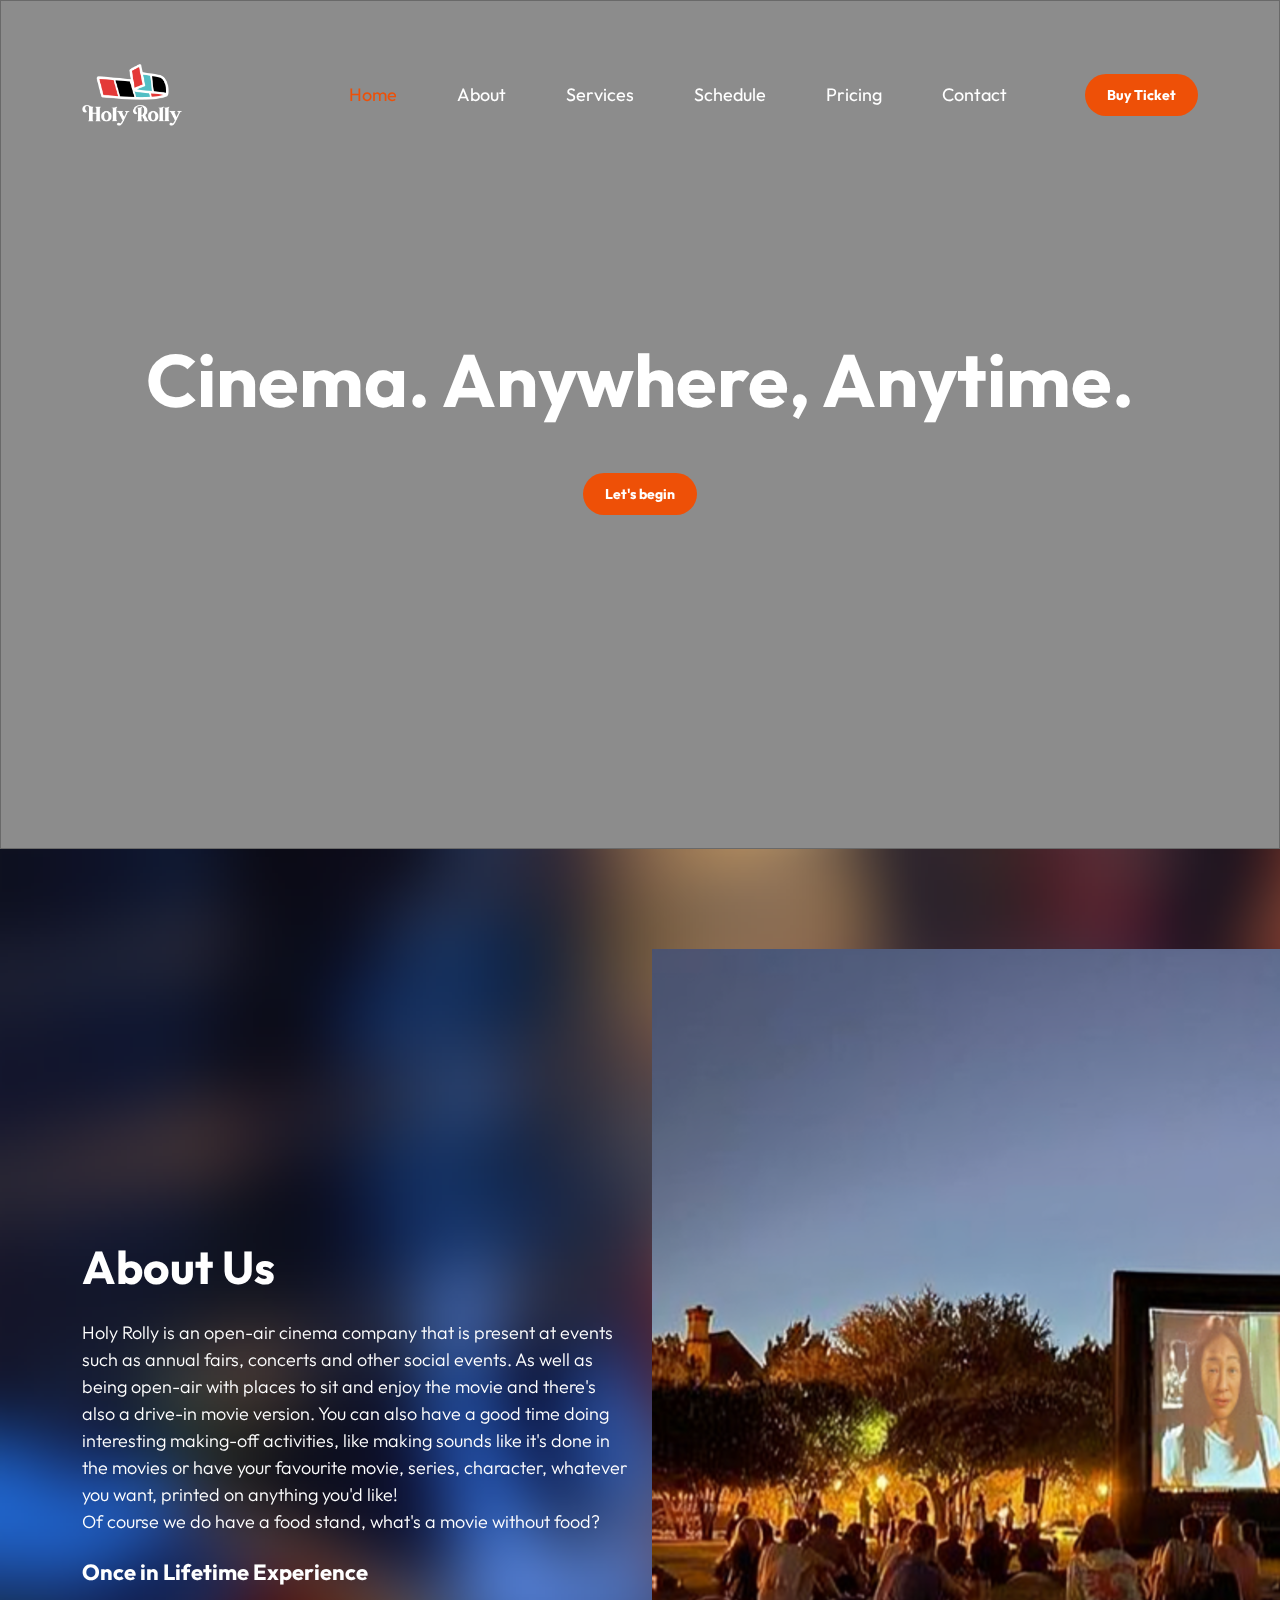
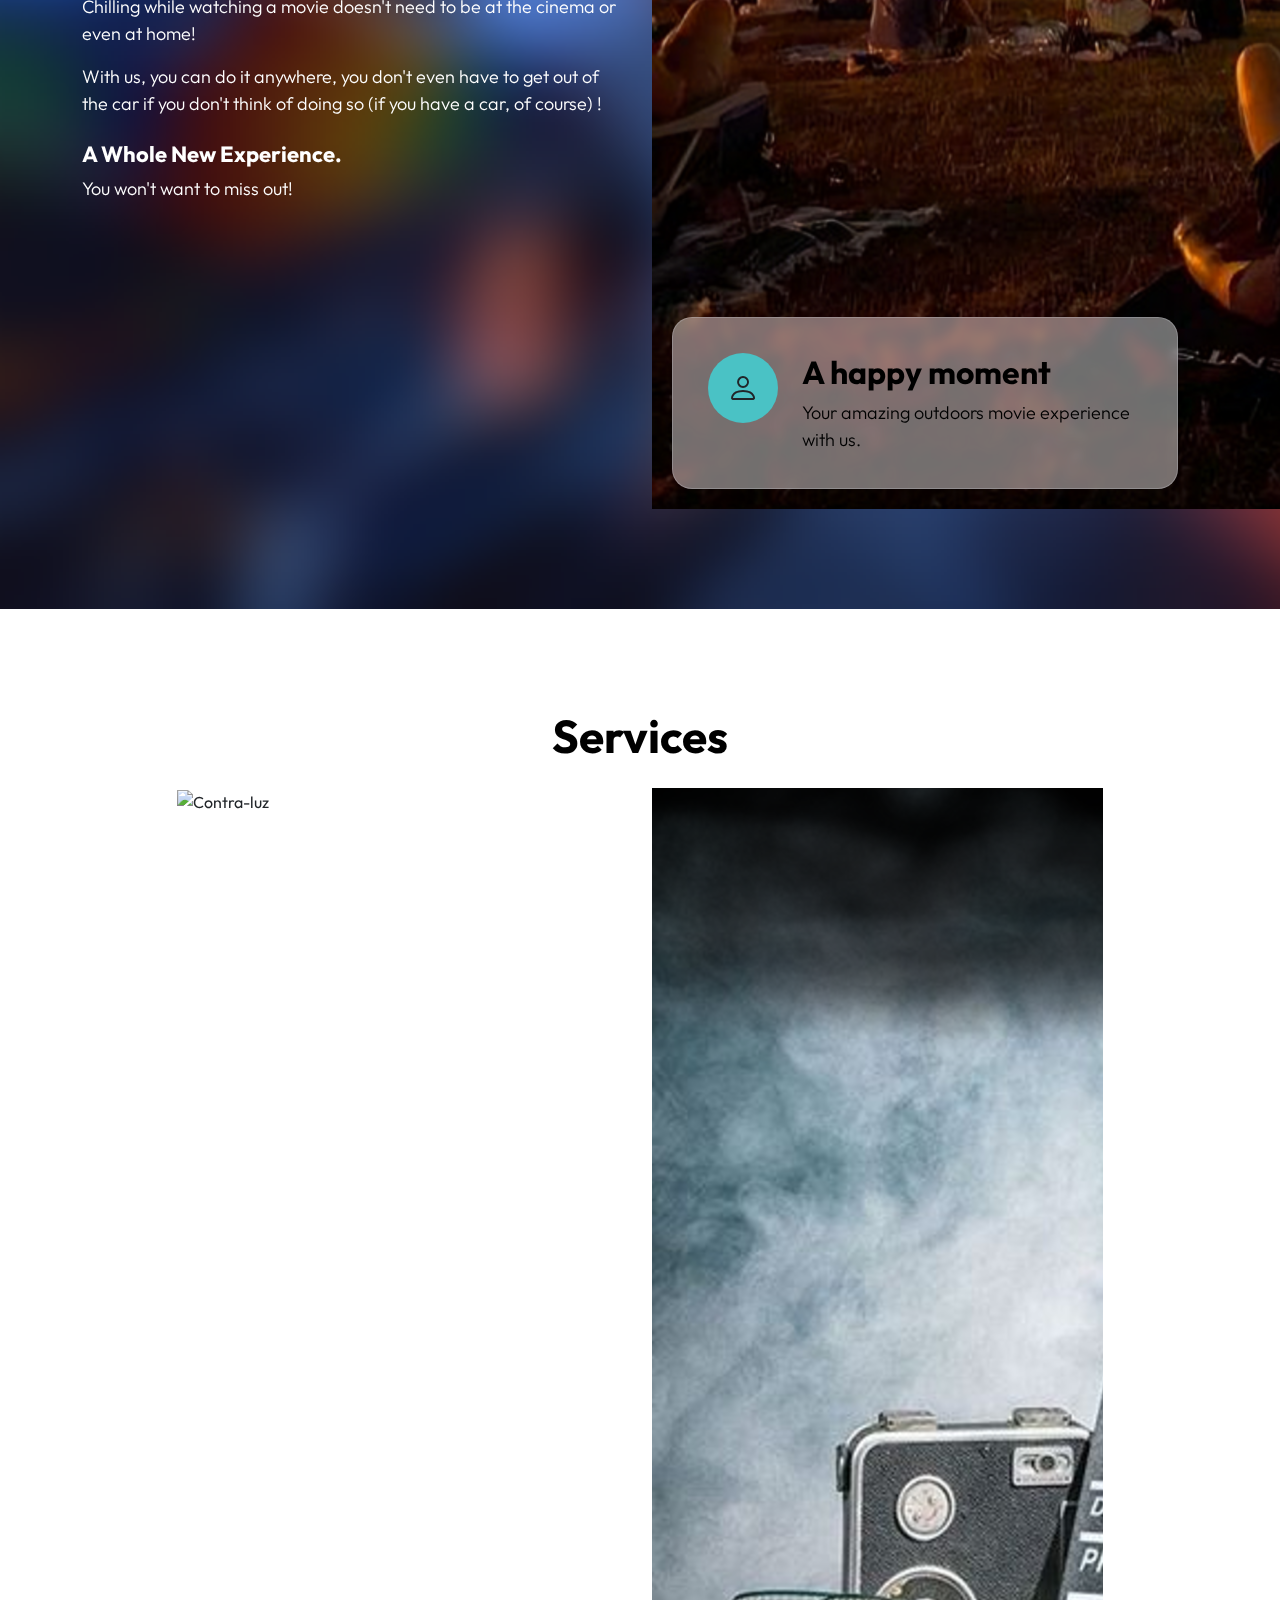
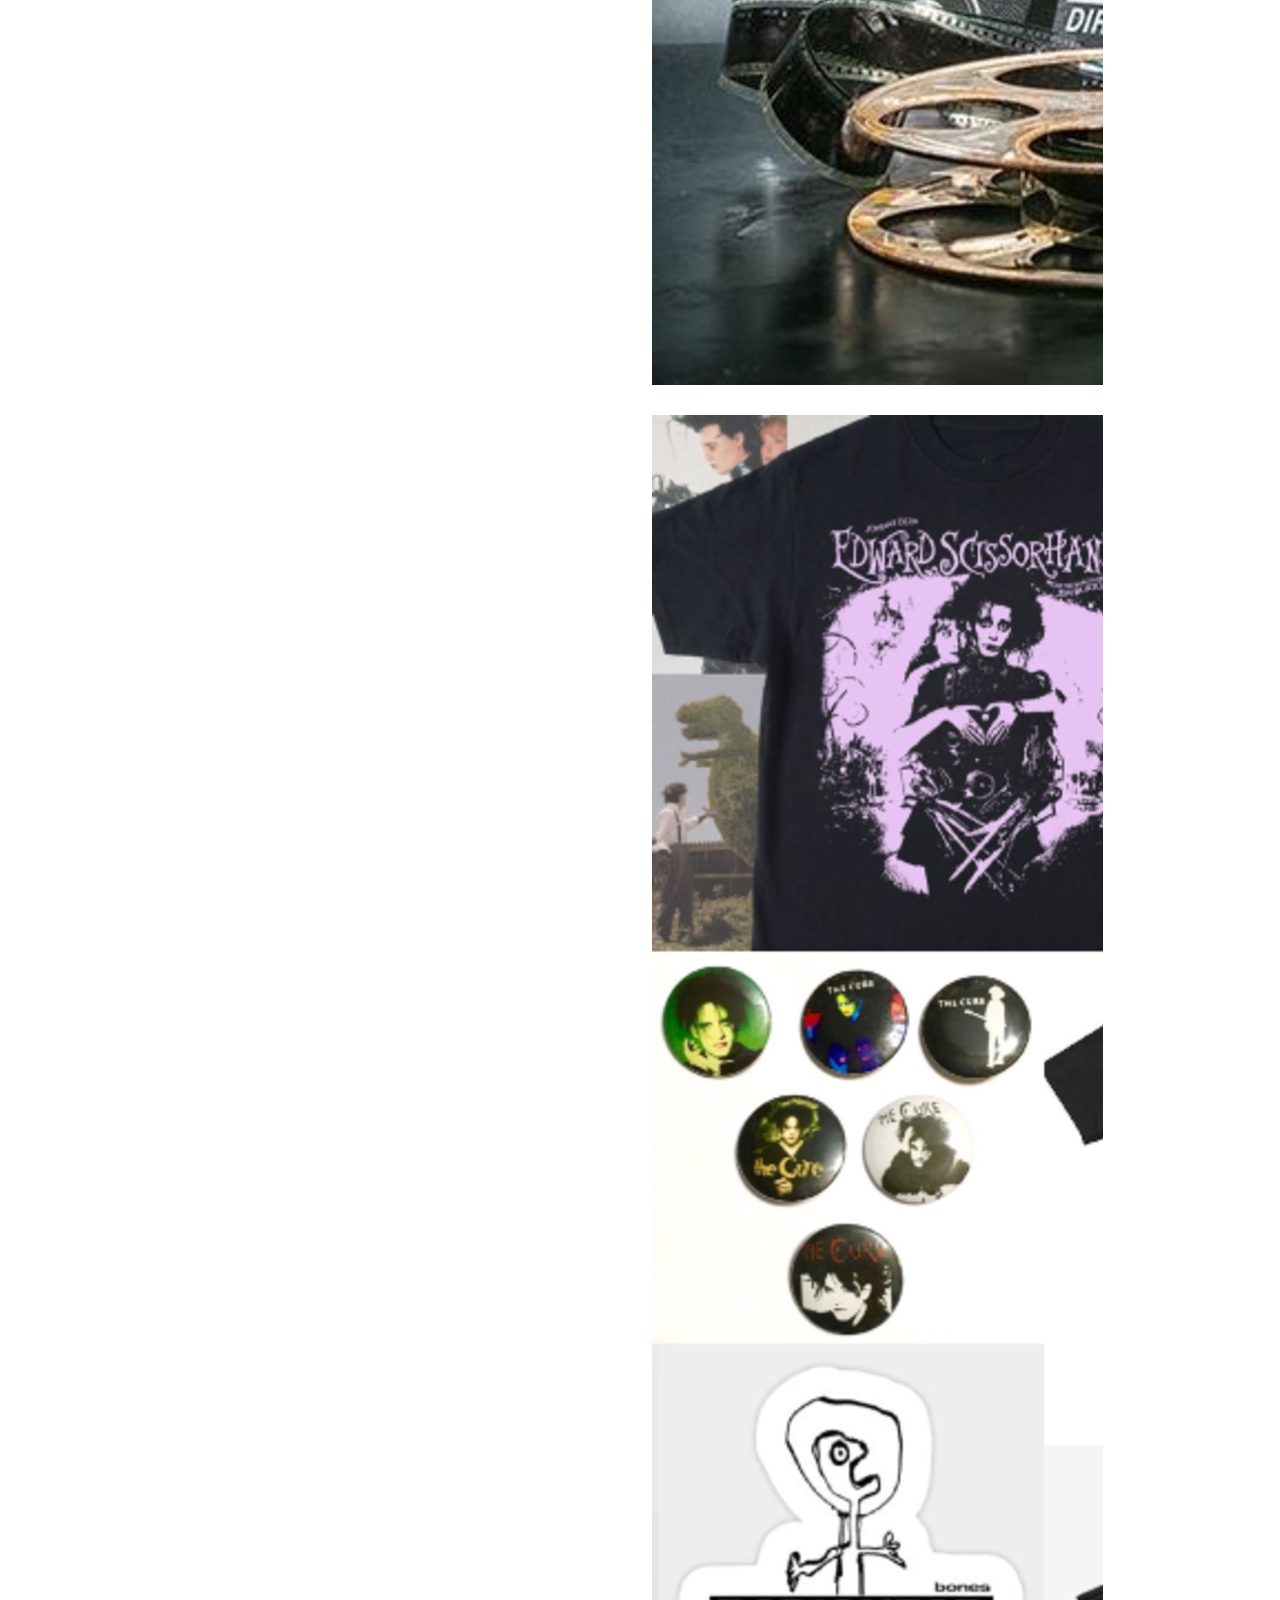
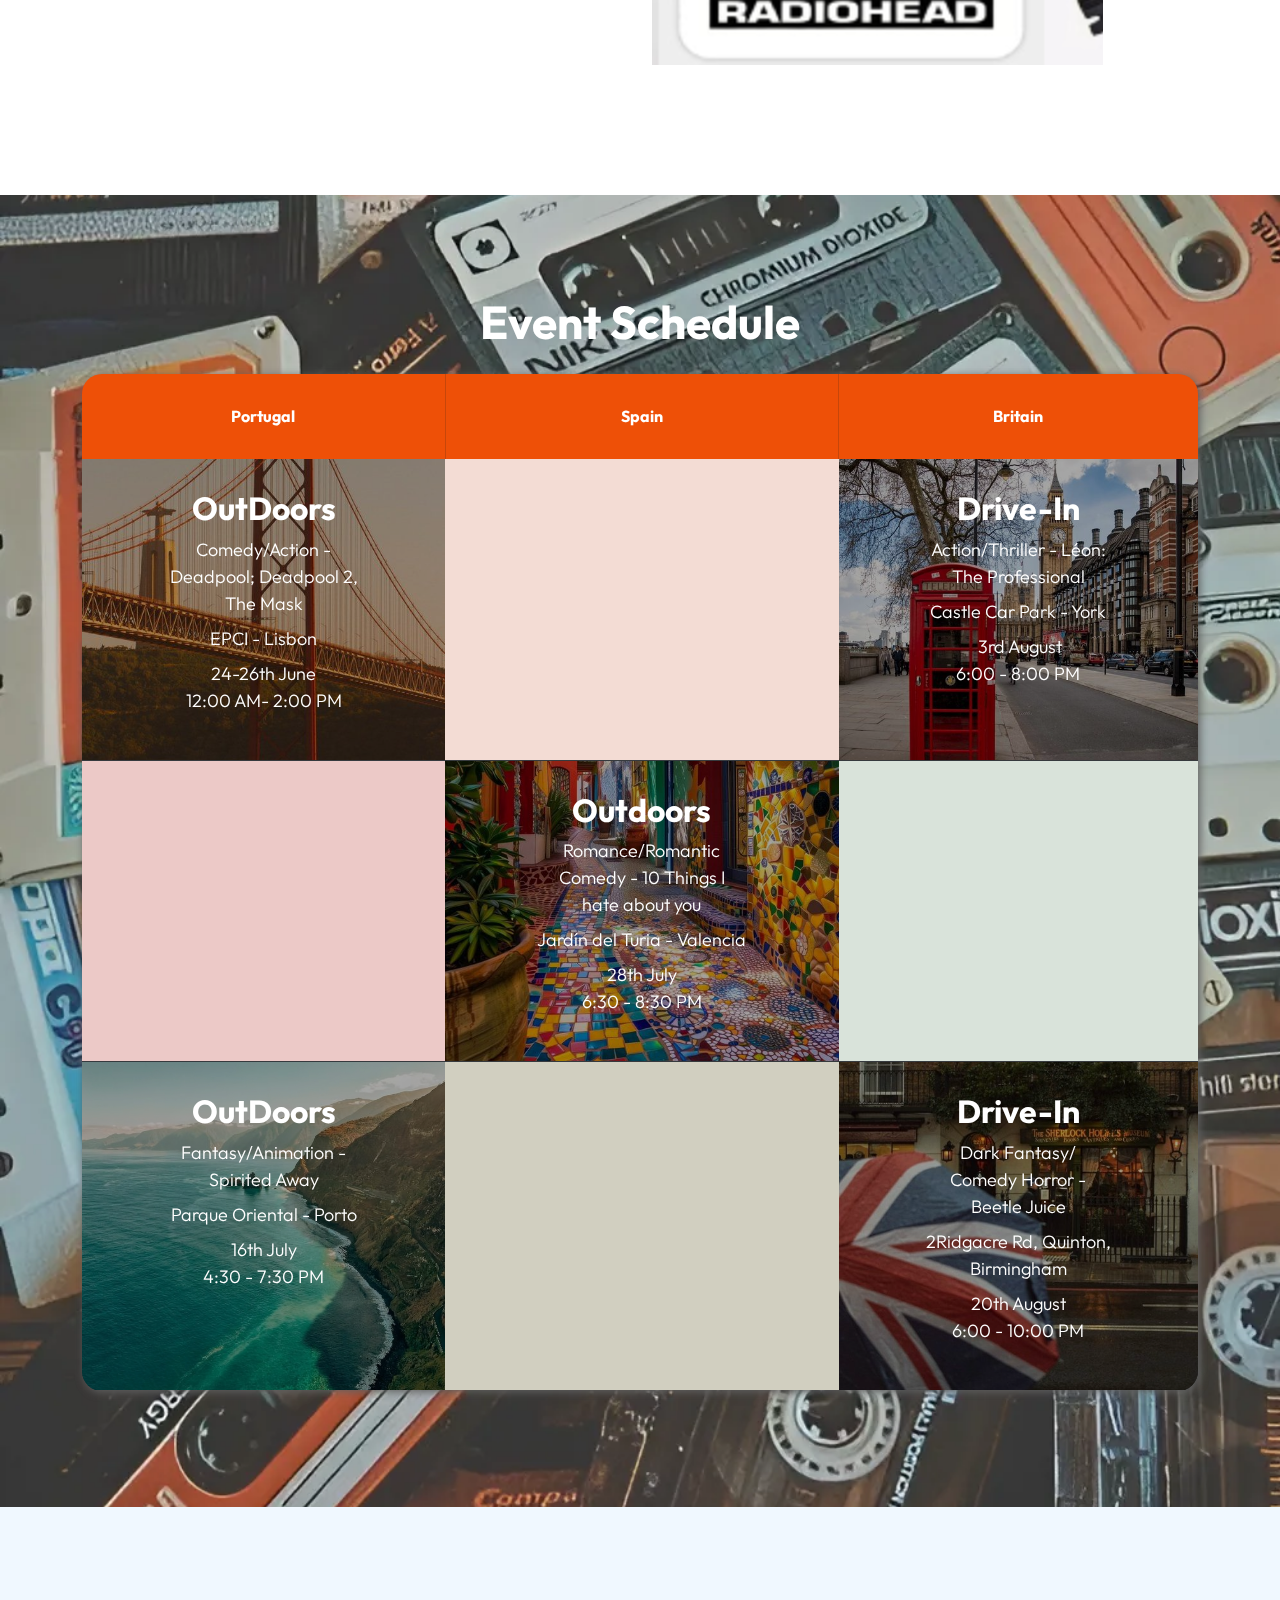
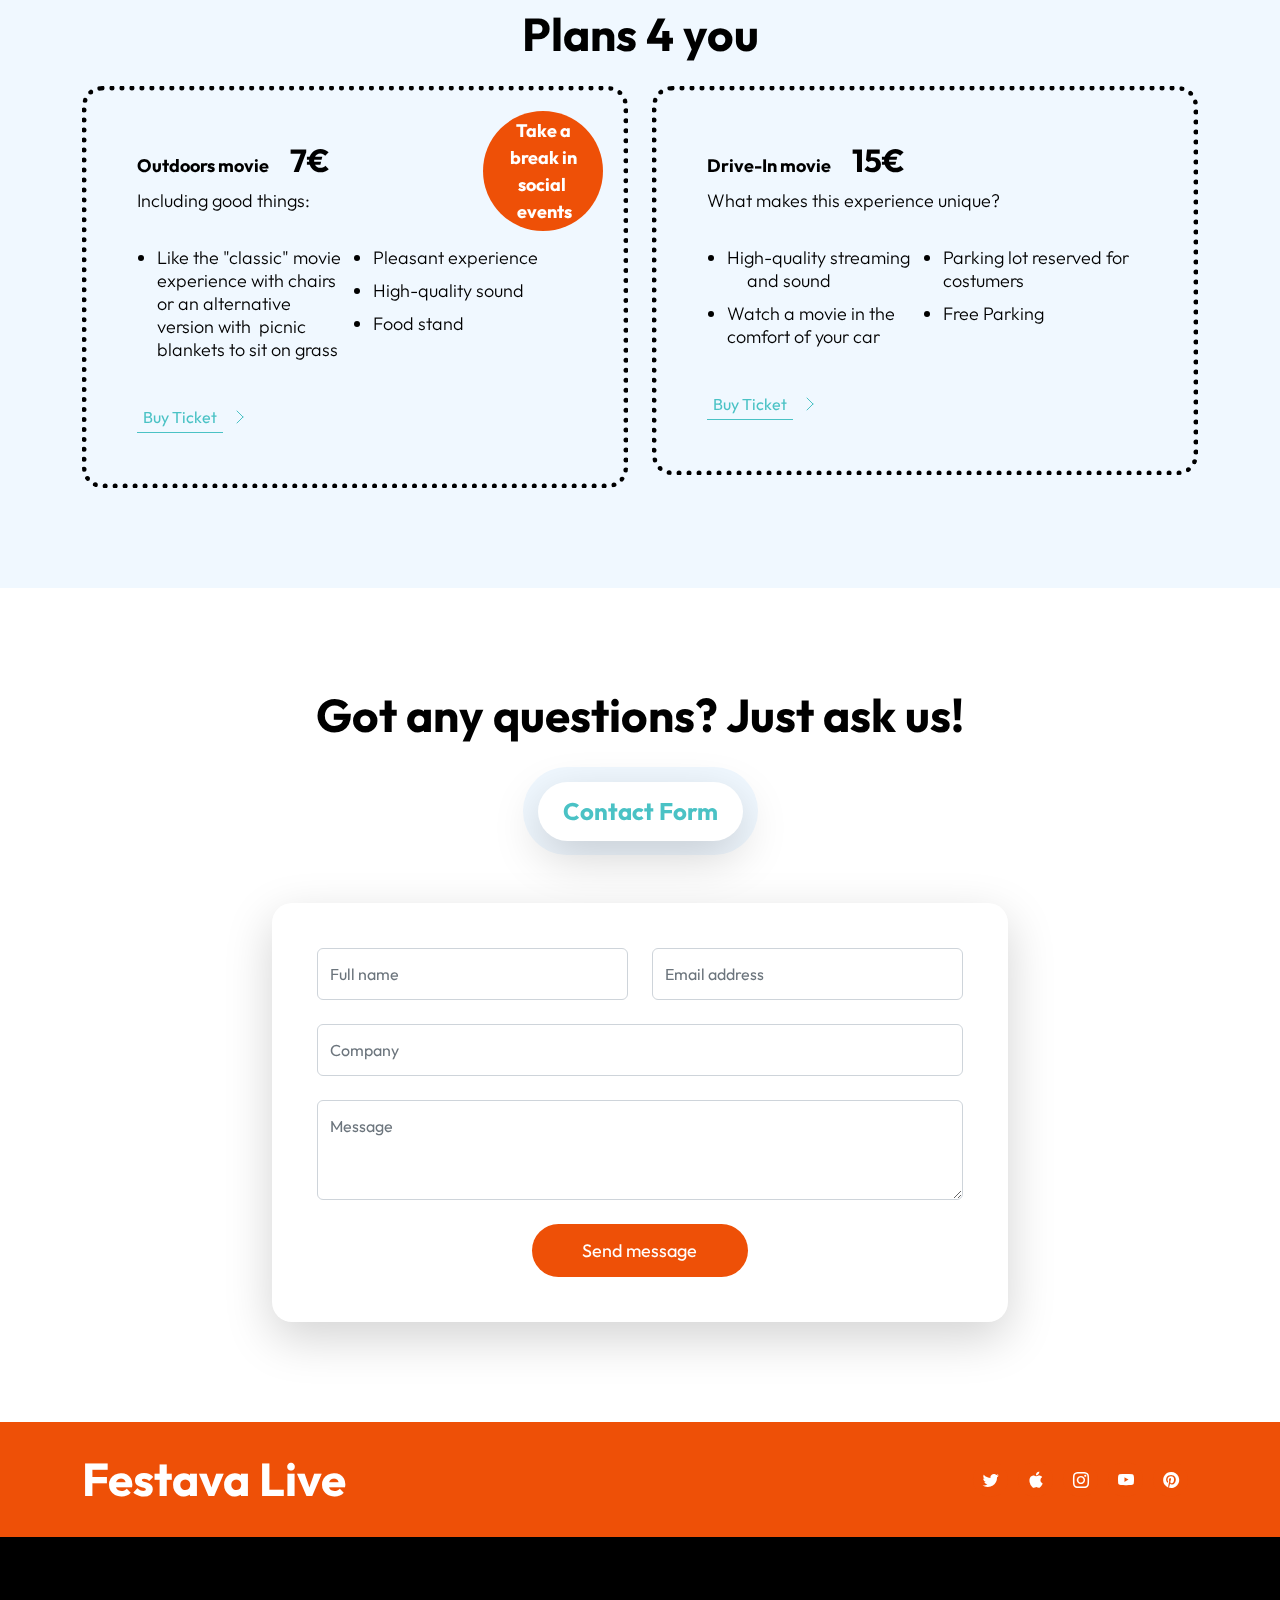
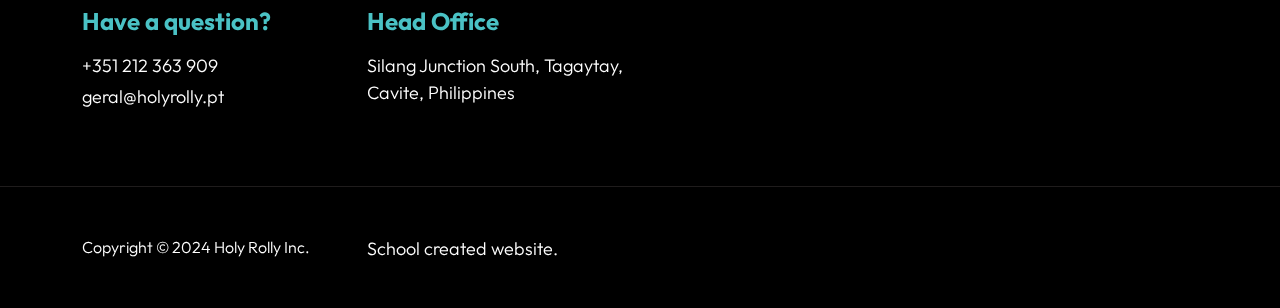
==== commit 294d0536: "Update and rename index-modificado.html to index.html" ====
--- a/index.html
+++ b/index.html
@@ -97,8 +97,28 @@
                 </div>
             </div>
 
-            <div class="video-wrap">
-              <img src="images/good-films-make-your-life-better.png" class="custom-video">  
+           <div class="video-wrap">
+              <img class="custom-video">
+			<picture>
+      	<!-- breakpoint -->
+      	<source
+        	media="(min-width:1200px)"
+        srcset="images/good-films-make-your-life-better_1200-width.png"
+      />
+      <source
+        media="(min-width:768px)"
+        srcset="images/good-films-make-your-life-better.png"
+      />
+	  <source
+        media="(min-width:576px)"
+        srcset="images/good-films-make-your-life-better_600-width.png"
+      />
+      <img
+        src="images/good-films-make-your-life-better_1200-width.png"
+        alt="Good-Films-Make-Your-Life-Better"
+        style="width: auto"
+      />
+    </picture>
             </div>
                 
         </section>
@@ -128,8 +148,27 @@
 
                     <div class="col-lg-6 col-12">
                         <div class="about-text-wrap">
-                            <img src="images/outdoors-movie-session-cropped-upgrd.png" class="about-image img-fluid">
-
+                            <img class="about-image img-fluid">
+							<picture>
+      						<!-- breakpoint -->
+      						<source
+        	 				 media="(min-width:1200px)"
+        	 				 srcset="images/outdoors-movie-session-cropped-upgrd_1250-width.png"
+      						/>
+      						<source
+       		 				 media="(min-width:768px)"
+        	 				 srcset="images/outdoors-movie-session-cropped-upgrd.png"
+      						/>
+	  						<source
+        	 				 media="(min-width:576px)"
+        	 				 srcset="images/outdoors-movie-session-cropped-upgrd_600-width.png"
+      						/>
+      						<img
+        	 				 src="images/outdoors-movie-session-cropped-upgrd_1250-width.png"
+        	 				 alt="Contra-luz"
+        	 				 style="width: auto"
+     						/>
+    						</picture>
                             <div class="about-text-info d-flex">
                                 <div class="d-flex">
                                     <i class="about-text-icon bi-person"></i>
@@ -161,8 +200,27 @@
                     <div class="col-lg-5 col-12">
                         <div class="artists-thumb">
                             <div class="artists-image-wrap">
-                                <img src="images/fast-food-cinema-upgrd.png"
-                                    class="artists-image img-fluid">
+                                <img class="artists-image img-fluid">
+								<picture>
+      							<!-- breakpoint -->
+      							<source
+        	 					 media="(min-width:1200px)"
+        	 					 srcset="images/fast-food-cinema-upgrd.png"
+      							/>
+      							<source
+       		 					 media="(min-width:768px)"
+        	 					 srcset="images/fast-food-cinema-upgrd_780-width.png"
+      							/>
+	  							<source
+        	 					 media="(min-width:576px)"
+        	 					 srcset="images/fast-food-cinema-upgrd_600-width.png"
+      							/>
+      							<img
+        	 					 src="images/fast-food-cinema-upgrd.png"
+        	 					 alt="Contra-luz"
+        	 					 style="width: auto"
+     		 					/>
+    							</picture>
                             </div>
 
                             <div class="artists-hover">
@@ -181,8 +239,27 @@
                     <div class="col-lg-5 col-12">
                         <div class="artists-thumb">
                             <div class="artists-image-wrap">
-                                <img src="images/cool-cinema-making-off-picture-with-smoke-black.png"
-                                    class="artists-image img-fluid">
+                                <img class="artists-image img-fluid">
+								<picture>
+      							<!-- breakpoint -->
+      							<source
+        	 					 media="(min-width:1200px)"
+        	 					 srcset="images/cool-cinema-making-off-picture-with-smoke-black_1250-width.png"
+      							/>
+      							<source
+       		 					 media="(min-width:768px)"
+        	 					 srcset="images/cool-cinema-making-off-picture-with-smoke-black_800-width.png"
+      							/>
+	  							<source
+        	 					 media="(min-width:576px)"
+        	 					 srcset="images/cool-cinema-making-off-picture-with-smoke-black_600-width.png"
+      							/>
+      							<img
+        	 					 src="images/cool-cinema-making-off-picture-with-smoke-black.png"
+        	 					 alt="Contra-luz"
+        	 					 style="width: auto"
+     		 					/>
+    							</picture>
                             </div>
 
                             <div class="artists-hover">
@@ -199,9 +276,27 @@
                         </div>
 
                         <div class="artists-thumb">
-                            <img src="images/colagem-merch-upgrd.png"
-                                class="artists-image img-fluid">
-
+                            <img class="artists-image img-fluid">
+							<picture>
+      							<!-- breakpoint -->
+      							<source
+        	 					 media="(min-width:1200px)"
+        	 					 srcset="images/colagem-merch-upgrd_1250-width.png"
+      							/>
+      							<source
+       		 					 media="(min-width:768px)"
+        	 					 srcset="images/colagem-merch-upgrd_800-width.png"
+      							/>
+	  							<source
+        	 					 media="(min-width:576px)"
+        	 					 srcset="images/colagem-merch-upgrd_600-width.png"
+      							/>
+      							<img
+        	 					 src="images/colagem-merch-upgrd.png"
+        	 					 alt="Contra-luz"
+        	 					 style="width: auto"
+     		 					/>
+    							</picture>
                             <div class="artists-hover">
                               <p> <strong>Holy Merch</strong> <br>
                                   Merchandising service: print your 
@@ -589,4 +684,4 @@
 
 </body>
 
-</html>+</html>
